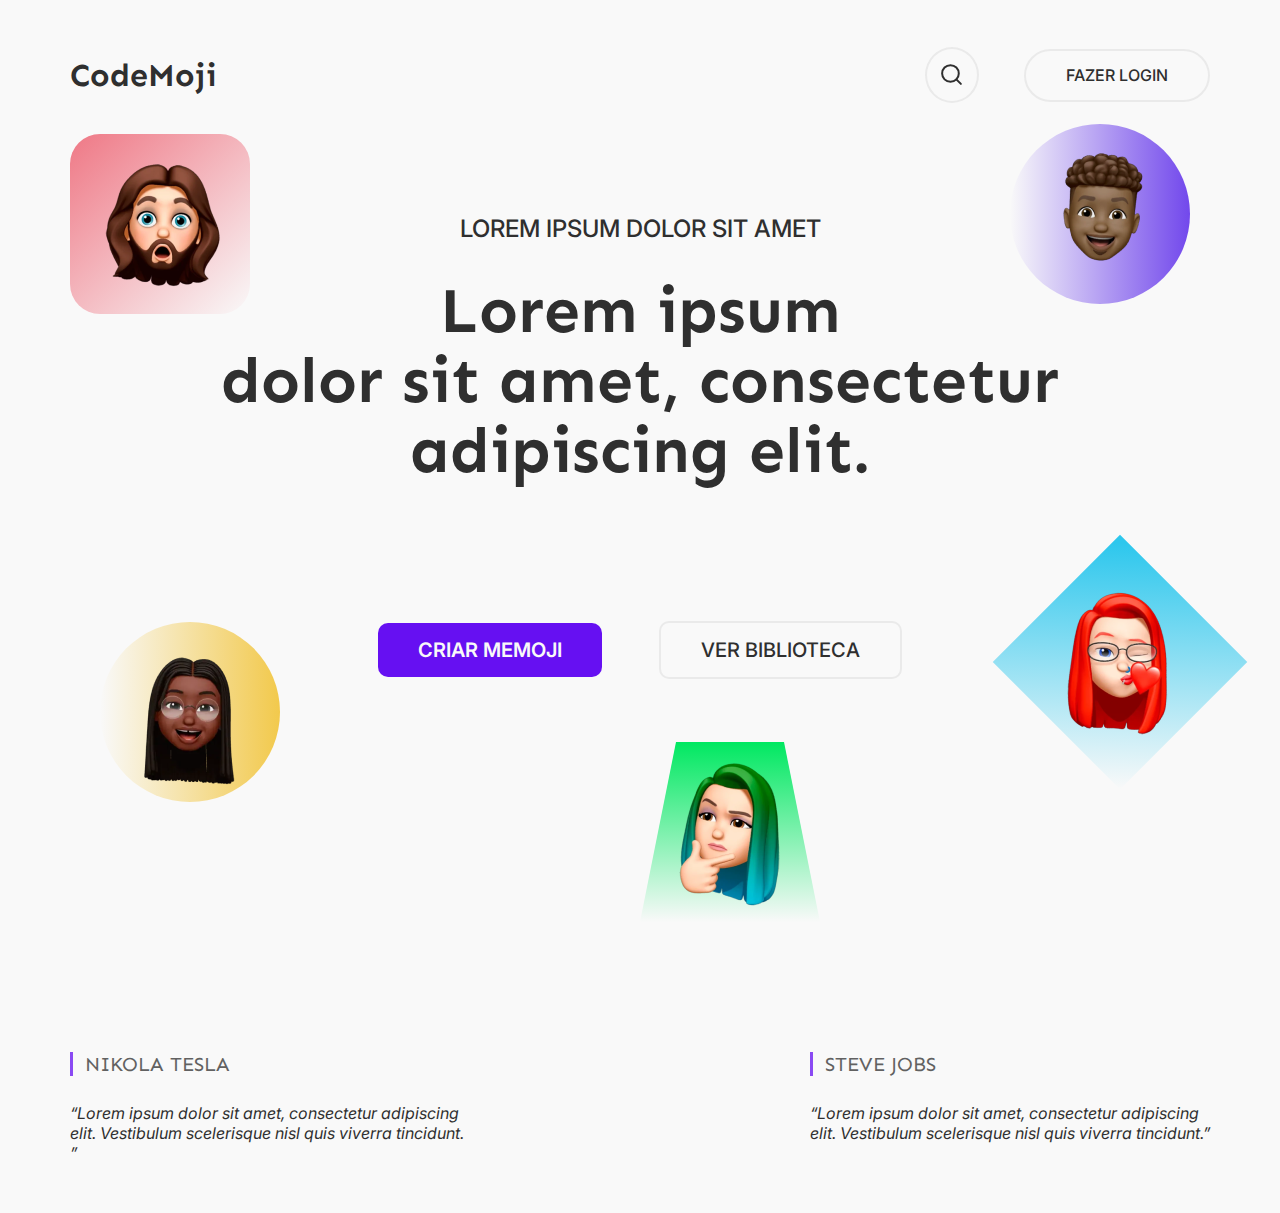
==== desafio8/index.html @ 5c137942 "Desktop Version" ====
<!DOCTYPE html>
<html lang="pt-br">
<head>
    <meta charset="UTF-8">
    <meta http-equiv="X-UA-Compatible" content="IE=edge">
    <meta name="viewport" content="width=device-width, initial-scale=1.0">
    <link rel="stylesheet" href="assets/css/style.css">
    <title>CodeMoji</title>
</head>
<body>
    <header>
        <div class="container">
            <div class="logo">
                CodeMoji
            </div>
            <div class="header--right">
                <div class="search">
                    <svg width="25" height="25" viewBox="0 0 25 25" fill="none" xmlns="http://www.w3.org/2000/svg">
                        <path d="M11.4583 19.7917C16.0607 19.7917 19.7917 16.0607 19.7917 11.4583C19.7917 6.85596 16.0607 3.125 11.4583 3.125C6.85596 3.125 3.125 6.85596 3.125 11.4583C3.125 16.0607 6.85596 19.7917 11.4583 19.7917Z" stroke="#2F2F2F" stroke-width="2" stroke-linecap="round" stroke-linejoin="round"/>
                        <path d="M21.8749 21.8754L17.3436 17.3442" stroke="#2F2F2F" stroke-width="2" stroke-linecap="round" stroke-linejoin="round"/>
                    </svg>        
                </div>
                <div class="login">
                    Fazer login
                </div>
            </div>
        </div>
    </header>
    <main>       
        <div class="container">
            <div class="img">
                <img src="assets/images/Memoji Boys 11-16.png" alt="">
            </div>
            <div class="img">
                <img src="assets/images/Memoji Boys 2-7.png" alt="">
            </div>
            <div class="img">
                <img src="assets/images/Memoji Girls 10-9.png" alt="">
            </div>
            <div class="img">
                <img src="assets/images/Memoji Girls 2-10.png" alt="">
            </div>
            <div class="img">
                <img src="assets/images/Memoji Girls 3-11.png" alt="">
            </div> 
            <h2>lorem ipsum dolor sit amet</h2>
            <h1>Lorem ipsum <br> dolor sit amet, consectetur adipiscing elit.</h1>
            <div class="buttons">
                <a href="">criar memoji</a>
                <a href="">ver biblioteca</a>
            </div>
        </div>
    </main>
    <footer>
        <div class="container">
            <div class="footer--left">
                <h3>nikola tesla</h3>
                <p>
                    “Lorem ipsum dolor sit amet, consectetur adipiscing elit. Vestibulum scelerisque nisl quis viverra tincidunt. ”
                </p>
            </div>
            <div class="footer-right">
                <h3>steve jobs</h3>
                <p>
                    “Lorem ipsum dolor sit amet, consectetur adipiscing elit. Vestibulum scelerisque nisl quis viverra tincidunt.”
                </p>
            </div>
        </div>
    </footer>
</body>
</html>
---- desafio8/assets/css/style.css ----
@import url('https://fonts.googleapis.com/css2?family=Inter:wght@100;200;300;400;500;600;700;800;900&family=Sen:wght@400;700;800&display=swap');

:root {
    --bg-color: #F9F9F9;
    --text: #2F2F2F;
    --primary-color: #6610F2;
}

* {
    padding: 0;
    margin: 0;
    box-sizing: border-box;
}

body {
    height: 100vh;
    background-color: var(--bg-color);
    font-family: 'Sen';
    padding-inline: 24px;
}

a {
    text-decoration: none;
    color: var(--text);
    text-transform: uppercase;
    font-family: 'Inter';
    font-weight: 500;
    font-size: 20px;
    line-height: 24px;
}

.container {
    max-width: 1140px;
    margin: 0 auto;
}

header .container {
    display: flex;
    align-items: center;
    justify-content: space-between;
    padding-block: 47px 111px;
}

header .logo {
    font-weight: 700;
    font-size: 32px;
    line-height: 38px;
    color: var(--text);
}

header .header--right {
    display: flex;
    align-items: center;
    gap: 45px;
}

header .header--right .search {
    padding: 13px 13px 10px 12px;
    border-radius: 50%;
    border: 2px solid #EAEAEA;
}

header .header--right .login {
    padding: 15px 40px;
    border: 2px solid #EAEAEA;
    border-radius: 100px;
    font-family: 'Inter';
    font-weight: 500;
    font-size: 16px;
    line-height: 19px;
    text-transform: uppercase;
    color: var(--text);
}

main .img {
    width: 180px;
    height: 180px;
    position: absolute;
    display: flex;
    align-items: center;
    justify-content: center;
}

main .img:nth-child(1) {
    top: -90px;
    right: 20px;
    background: linear-gradient(270deg, #7248EC 0%, rgba(114, 72, 236, 0) 100%);
    border-radius: 50%;
}

main .img:nth-child(2) {
    top: -80px;
    left: 0px;
    background: linear-gradient(136.92deg, #EF7C89 3.14%, rgba(239, 124, 137, 0) 100%);
    border-radius: 30px;
}

main .img:nth-child(3) {
    bottom: 250px;
    left: 30px;
    background: linear-gradient(270deg, #F2C94C 0%, rgba(242, 201, 76, 0) 100%);
    border-radius: 50%;
}

main .img:nth-child(4) {
    background: linear-gradient(136.92deg, #2DC7ED 3.14%, rgba(45, 199, 237, 0) 100%);
    transform: rotate(45deg);
    bottom: 300px;
    right: 0px;
}

main .img:nth-child(4) img {
    transform: rotate(-45deg);
}

main .img:nth-child(5) {
    clip-path: polygon(20% 0%, 80% 0%, 100% 100%, 0% 100%);
    bottom: 130px;
    left: 50%;
    background: linear-gradient(180deg, #00E861 0%, rgba(0, 232, 97, 0) 100%);
}

main .container {
    position: relative;
    text-align: center;
}

main h2 {
    text-align: center;
    font-family: 'Inter';
    font-weight: 500;
    font-size: 24px;
    text-transform: uppercase;
    color: var(--text);
    margin-bottom: 33px;
}

main h1 {
    text-align: center;
    font-weight: 700;
    font-size: 64px;
    line-height: 70px;
    color: var(--text);
}

main .buttons {
    padding-block: 152px 390px;
    align-items: center;
}

main .buttons a:first-child {
    background: var(--primary-color);
    padding: 15px 40px;
    border-radius: 10px;
    font-family: 'Inter';
    font-weight: 600;
    font-size: 20px;
    line-height: 24px;
    text-transform: uppercase;
    color: #F9F9F9;
}

main .buttons a:last-child {
    margin-left: 52px;
    border: 2px solid #EAEAEA;
    border-radius: 10px;
    padding: 15px 40px;
}

footer .container {
    display: flex;
    justify-content: space-between;
    
}

footer .container div {
    max-width: 400px;
    margin-bottom: 50px;
}

footer h3 {
    position: relative;
    font-weight: 400;
    font-size: 20px;
    text-transform: uppercase;
    color: var(--text);
    opacity: 0.75;
    margin-bottom: 27px;
    padding-left: 15px;
}

footer h3::before {
    content: "";
    position: absolute;
    left: 0;
    width: 3px;
    height: 100%;
    background-color: var(--primary-color);
}

footer p {
    font-family: 'Inter';
    font-style: italic;
    font-weight: 400;
    font-size: 16px;
    color: var(--text);
}

@media (max-width: 1024px) {
    main .img {
        width: 140px;
        height: 140px;
    }

    main .img img {
        width: 80%;
        height: 80%;
    }
}

@media (max-width: 900px) {
    main .img {
        width: 90px;
        height: 90px;
    }

    main .img img {
        width: 80%;
        height: 80%;
    }

    main h2 {
        font-size: 12px;
    }
    
    main h1 {
        font-size: 32px;
        line-height: 38px;
    }
}
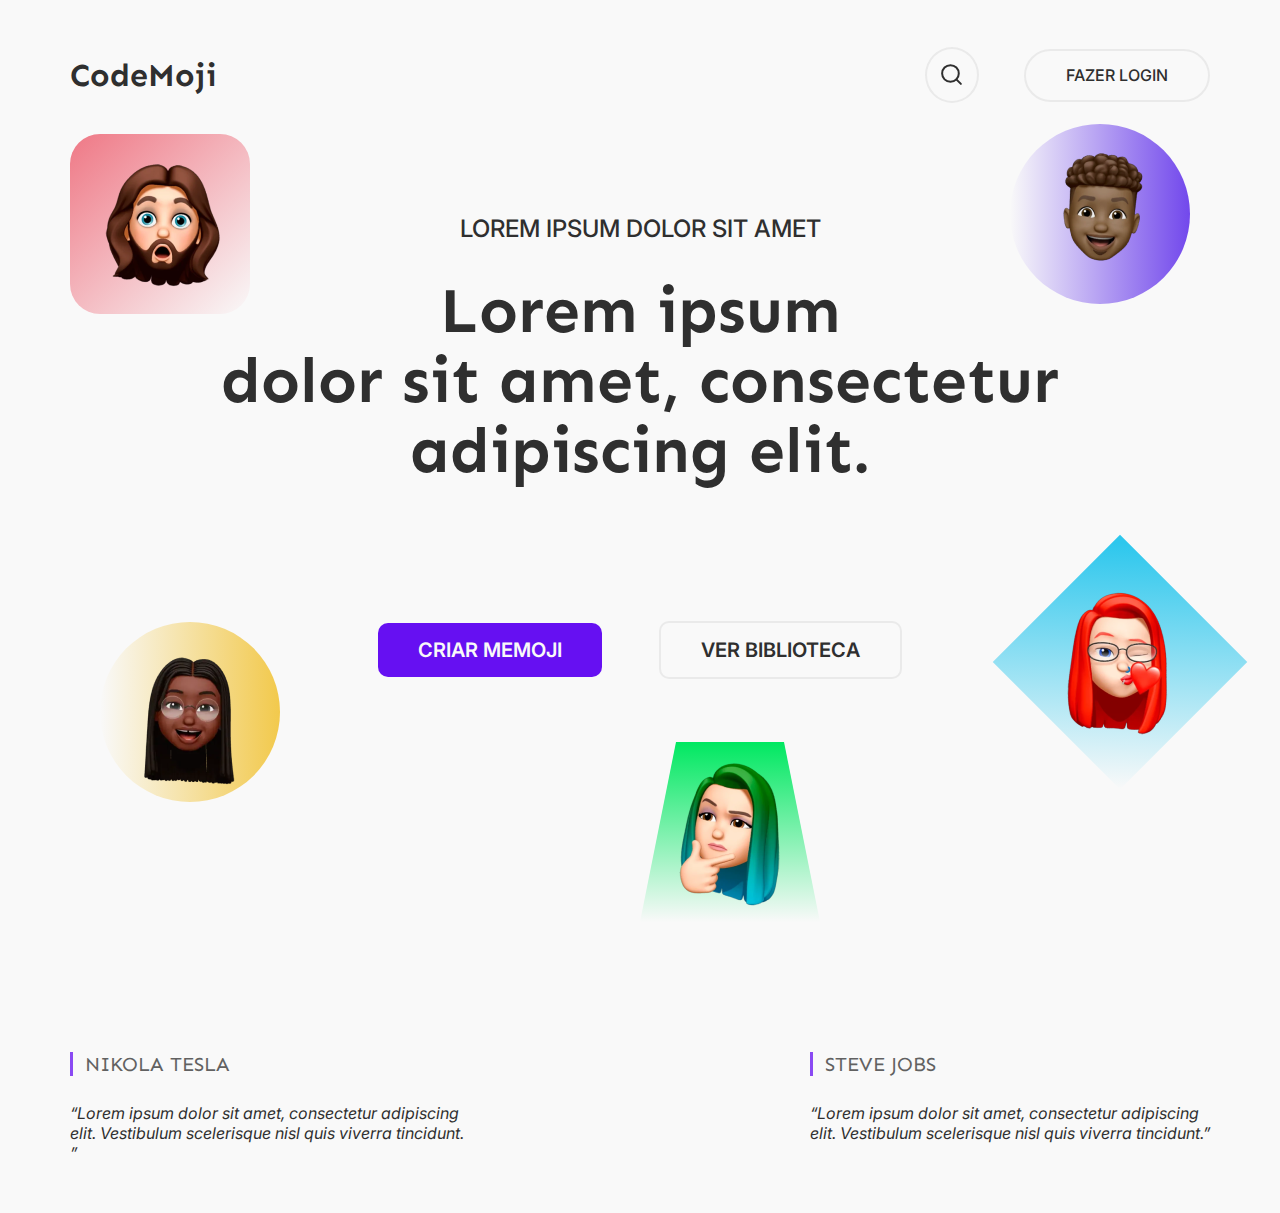
==== commit cabfdc78: "Full Responsive Version" ====
--- a/desafio8/index.html
+++ b/desafio8/index.html
@@ -22,6 +22,13 @@
                 </div>
                 <div class="login">
                     Fazer login
+                </div>
+                <div class="login--mobile">
+                    <svg width="15" height="15" viewBox="0 0 15 15" fill="none" xmlns="http://www.w3.org/2000/svg">
+                        <path d="M12.5 13.125V11.875C12.5 11.212 12.2366 10.5761 11.7678 10.1072C11.2989 9.63839 10.663 9.375 10 9.375H5C4.33696 9.375 3.70107 9.63839 3.23223 10.1072C2.76339 10.5761 2.5 11.212 2.5 11.875V13.125" stroke="#2F2F2F" stroke-width="1.2" stroke-linecap="round" stroke-linejoin="round"/>
+                        <path d="M7.5 6.875C8.88071 6.875 10 5.75571 10 4.375C10 2.99429 8.88071 1.875 7.5 1.875C6.11929 1.875 5 2.99429 5 4.375C5 5.75571 6.11929 6.875 7.5 6.875Z" stroke="#2F2F2F" stroke-width="1.2" stroke-linecap="round" stroke-linejoin="round"/>
+                    </svg>
+                        
                 </div>
             </div>
         </div>
--- a/desafio8/assets/css/style.css
+++ b/desafio8/assets/css/style.css
@@ -58,6 +58,13 @@
     padding: 13px 13px 10px 12px;
     border-radius: 50%;
     border: 2px solid #EAEAEA;
+}
+
+header .header--right .login--mobile {
+    padding: 13px 13px 10px 12px;
+    border-radius: 50%;
+    border: 2px solid #EAEAEA;
+    display: none;
 }
 
 header .header--right .login {
@@ -148,8 +155,7 @@
     align-items: center;
 }
 
-main .buttons a:first-child {
-    background: var(--primary-color);
+main .buttons a {
     padding: 15px 40px;
     border-radius: 10px;
     font-family: 'Inter';
@@ -157,14 +163,16 @@
     font-size: 20px;
     line-height: 24px;
     text-transform: uppercase;
+}
+
+main .buttons a:first-child {
+    background: var(--primary-color);
     color: #F9F9F9;
 }
 
 main .buttons a:last-child {
     margin-left: 52px;
-    border: 2px solid #EAEAEA;
-    border-radius: 10px;
-    padding: 15px 40px;
+    border: 2px solid #EAEAEA; 
 }
 
 footer .container {
@@ -237,4 +245,89 @@
         font-size: 32px;
         line-height: 38px;
     }
+}
+
+@media (max-width: 768px) {
+    header .container {
+        padding-block: 26px 140px;
+    }
+
+    header .logo {
+        font-size: 18px;
+    }
+
+    header .header--right .search {
+        padding: 8px 9px 6px 9px;
+    }
+
+    header .header--right .login {
+        display: none;
+    }
+
+    header .header--right .login--mobile {
+        display: block;
+    }
+
+    main .img:nth-child(1) {
+        top: -120px;
+        right: 20px;
+        background: linear-gradient(270deg, #7248EC 0%, rgba(114, 72, 236, 0) 100%);
+        border-radius: 50%;
+    }
+    
+    main .img:nth-child(2) {
+        top: -100px;
+        left: 0px;
+        background: linear-gradient(136.92deg, #EF7C89 3.14%, rgba(239, 124, 137, 0) 100%);
+        border-radius: 30px;
+    }
+    
+    main .img:nth-child(3) {
+        bottom: 90px;
+        left: 30px;
+        background: linear-gradient(270deg, #F2C94C 0%, rgba(242, 201, 76, 0) 100%);
+        border-radius: 50%;
+    }
+    
+    main .img:nth-child(4) {
+        background: linear-gradient(136.92deg, #2DC7ED 3.14%, rgba(45, 199, 237, 0) 100%);
+        transform: rotate(45deg);
+        bottom: 80px;
+        right: 10px;
+    }
+    
+    main .img:nth-child(4) img {
+        transform: rotate(-45deg);
+    }
+    
+    main .img:nth-child(5) {
+        display: none;
+    }
+
+    main .buttons {
+        justify-content: center;
+        display: flex;
+        gap: 10px;
+        padding-block: 29px 210px;
+    }
+
+    main .buttons a {
+        flex: 1;
+        padding: 10px 0px;
+        font-weight: 500;
+        font-size: 12px;
+    }
+
+    main .buttons a:last-child {
+        margin-left: 0;
+    }
+
+    footer .container {
+        flex-direction: column;
+    }
+
+    footer .container div {
+        max-width: none;
+    }
+
 }